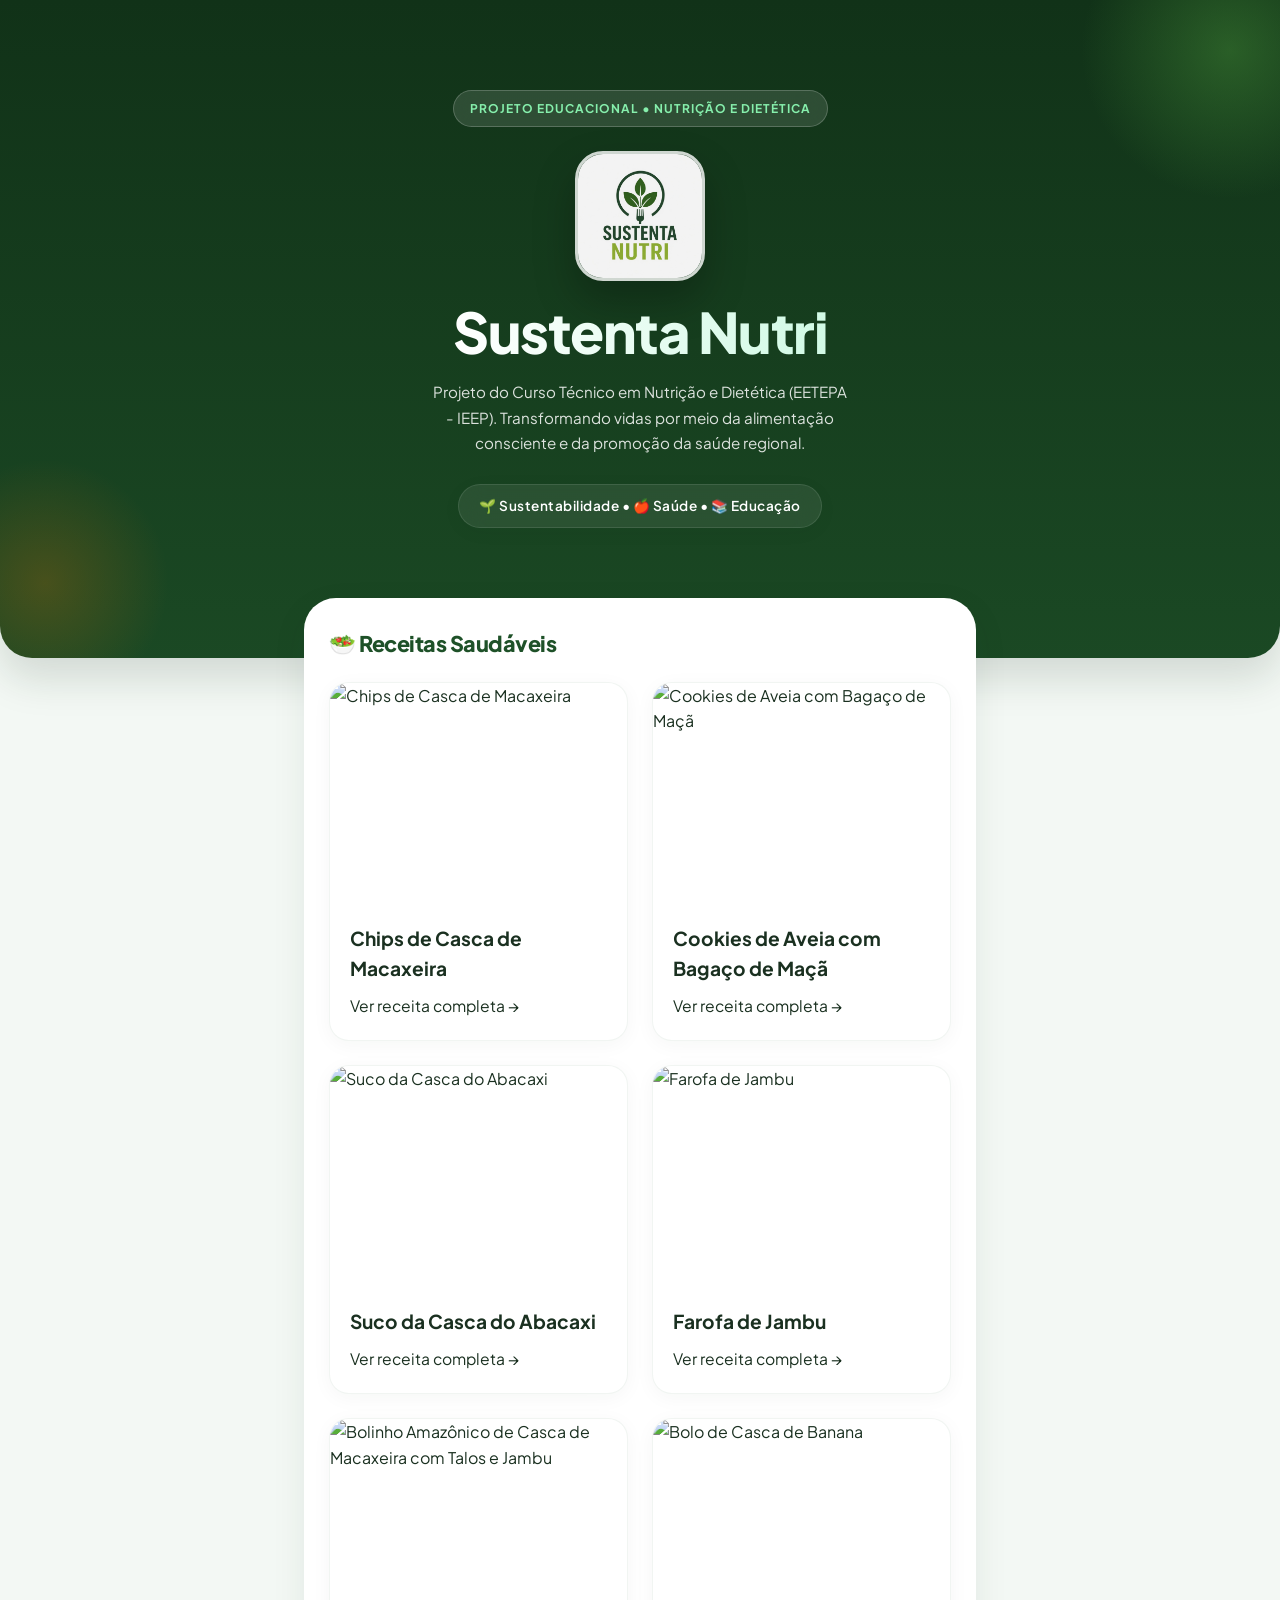
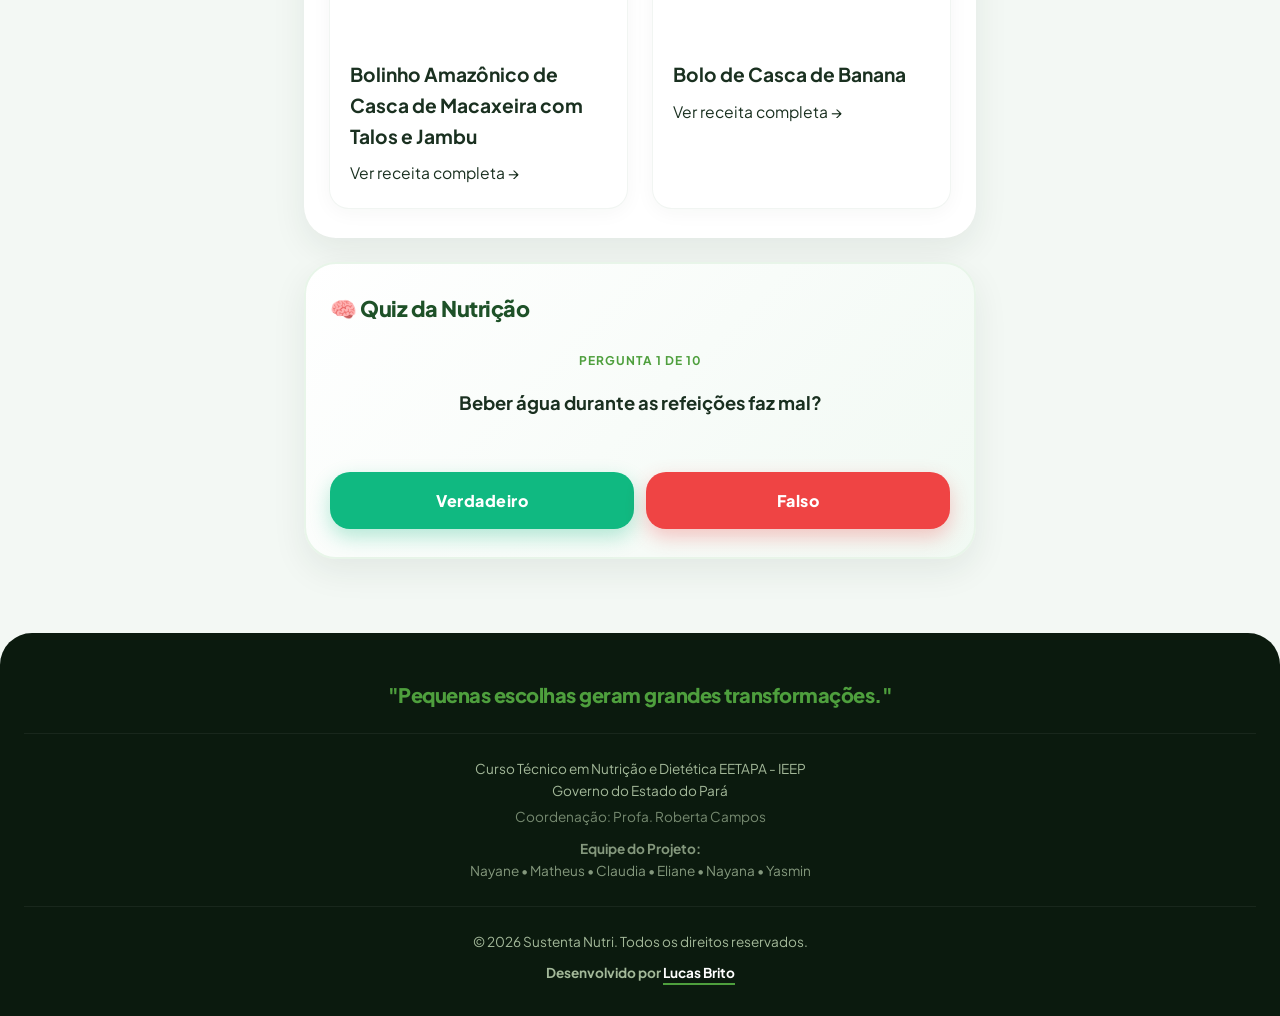
==== index.html @ 4523c02a "findando commit, projeto sustenta nutri, amostra cultural" ====
<!DOCTYPE html>
<html lang="pt-BR">
<head>
    <meta charset="UTF-8">
    <meta name="viewport" content="width=device-width, initial-scale=1.0">
    <link rel="icon" type="image/png" href="/img/nutrição.png">
    <title>Sustenta Nutri</title>
    <link rel="stylesheet" href="style.css">
</head>
<body>

    <header class="hero">

    <span class="badge">
        Projeto Educacional • Nutrição e Dietética
    </span>

    <img src="img/sustenta-nutri-logo.jpeg" alt="Sustenta Nutri">

    <h1>Sustenta Nutri</h1>

    <p>
        Projeto do Curso Técnico em Nutrição e Dietética
        (EETEPA - IEEP). Transformando vidas por meio da
        alimentação consciente e da promoção da saúde regional.
    </p>

    <div class="hero-mini-info">
    🌱 Sustentabilidade • 🍎 Saúde • 📚 Educação
</div>

</header>

    <main class="container">

         <section class="card-section">
            <h2>🥗 Receitas Saudáveis</h2>

            <div class="cards-grid" id="cardsGrid">
             <!-- Cards criados pelo JavaScript -->
            </div>
        </section>

        <section class="card-section quiz-box">
            <h2>🧠 Quiz da Nutrição</h2>
            <small id="quiz-contador"></small>
            
            <p id="pergunta">Carregando pergunta...</p>
            
            <div id="quiz-botoes-resposta" class="quiz-buttons">
                <button onclick="responderQuiz(true)">Verdadeiro</button>
                <button onclick="responderQuiz(false)">Falso</button>
            </div>
            
            <p id="resultado-quiz"></p>
            
            <button id="btn-proximo-quiz" onclick="proximaPergunta()" style="display: none;">Próxima Pergunta →</button>
        </section>
        
    </main>

    <footer>
    <p class="frase">"Pequenas escolhas geram grandes transformações."</p>
    <hr>

    <p>Curso Técnico em Nutrição e Dietética EETAPA - IEEP<br>Governo do Estado do Pará</p>

    <p style="margin-top: 5px; opacity: 0.7;">
        Coordenação: Profa. Roberta Campos
    </p>

    <p style="margin-top: 10px; opacity: 0.8;">
        <strong>Equipe do Projeto:</strong><br>
        Nayane • Matheus • Claudia • Eliane • Nayana • Yasmin
    </p>

    <hr>

    <p>&copy; 2026 Sustenta Nutri. Todos os direitos reservados.</p>

    <p style="margin-top: 10px;">
        <strong>
            Desenvolvido por
            <a target="_blank"
               href="https://www.instagram.com/l.brito13/">
                Lucas Brito
            </a>
        </strong>
    </p>
</footer>

    <script src="dadosReceitas.js"></script>
    <script src="script.js"></script>
</body>
</html>
---- style.css ----
/* ==========================================
   IMPORTAÇÃO DE FONTE & ÍCONES
========================================== */
@import url('https://fonts.googleapis.com/css2?family=Plus+Jakarta+Sans:wght@400;500;600;700;800&display=swap');

/* ==========================================
   VARIÁVEIS MODERNAS (Cores Vibrantes e Contraste)
========================================== */
:root {
    --bg-primary: #F3F8F4;
    --bg-card: #FFFFFF;

    /* Cores de texto com alto contraste para leitura rápida */
    --text-main: #1A3020;
    --text-muted: #526659;

    /* Verdes mais vivos e modernos */
    --brand-primary: #1E5128;
    --brand-secondary: #4E9F3D;
    
    /* Gradiente premium e profundo para o efeito Glassmorphism */
    --brand-gradient: linear-gradient(180deg, #113218 0%, #1E5128 100%);
    
    --accent-color: #FF7A00; /* Laranja ultra chamativo para botões/destaques */
    --bg-light-green: #E8F5E9;

    /* Sombras suaves de profundidade (Neumorfismo leve) */
    --shadow-sm: 0 4px 20px rgba(26, 48, 32, 0.04);
    --shadow-md: 0 12px 34px rgba(26, 48, 32, 0.08);
    --shadow-lg: 0 20px 40px rgba(17, 50, 24, 0.15);

    --radius-lg: 32px; /* Bordas mais arredondadas e amigáveis */
    --radius-md: 20px;
    --radius-pill: 999px;

    --transition: all 0.4s cubic-bezier(0.16, 1, 0.3, 1);
}

/* ==========================================
   RESET & CONFIGURAÇÃO MOBILE
========================================== */
* {
    margin: 0;
    padding: 0;
    box-sizing: border-box;
    font-family: 'Plus Jakarta Sans', sans-serif;
    -webkit-tap-highlight-color: transparent;
}

html {
    scroll-behavior: smooth;
    /* Evita bounces estranhos no iOS */
    overflow-x: hidden;
}

body {
    background: var(--bg-primary);
    color: var(--text-main);
    min-height: 100vh;
    display: flex;
    flex-direction: column;
    overflow-x: hidden;
    line-height: 1.6;
    font-size: 16px; /* Tamanho ideal para leitura mobile */
}

img {
    display: block;
    max-width: 100%;
}

/* ==========================================
   EFEITO PARALLAX NATIVO & HERO
========================================== */
.hero {
    background: var(--brand-gradient);
    color: white;
    padding: 60px 24px 100px;
    border-radius: 0 0 var(--radius-lg) var(--radius-lg);
    position: relative;
    overflow: hidden;
    display: flex;
    flex-direction: column;
    align-items: center;
    text-align: center;
    box-shadow: var(--shadow-lg);
    
    /* Ativa o ponto fixo de background criando o efeito Parallax no Scroll */
    background-attachment: fixed;
    background-position: center;
    background-size: cover;
}

/* Círculos de Luz Orgânicos de Fundo (Aura Moderna) */
.hero::before {
    content: '';
    position: absolute;
    width: 300px;
    height: 300px;
    background: radial-gradient(circle, rgba(78,159,61,0.4) 0%, rgba(0,0,0,0) 70%);
    top: -100px;
    right: -100px;
    z-index: 1;
}

.hero::after {
    content: '';
    position: absolute;
    width: 250px;
    height: 250px;
    background: radial-gradient(circle, rgba(255,122,0,0.2) 0%, rgba(0,0,0,0) 70%);
    bottom: -50px;
    left: -80px;
    z-index: 1;
}

.hero * {
    position: relative;
    z-index: 2;
}

/* Badge Superior */
.badge {
    display: inline-flex;
    background: rgba(255, 255, 255, 0.12);
    border: 1px solid rgba(255, 255, 255, 0.2);
    padding: 8px 16px;
    border-radius: var(--radius-pill);
    margin-bottom: 24px;
    font-size: 0.75rem;
    font-weight: 700;
    text-transform: uppercase;
    letter-spacing: 1px;
    backdrop-filter: blur(12px);
    -webkit-backdrop-filter: blur(12px);
    color: #86EFAC;
}

/* Logo com micro-animação */
.hero img {
    width: 110px;
    height: 110px;
    object-fit: cover;
    border-radius: 28px;
    margin-bottom: 20px;
    border: 3px solid rgba(255, 255, 255, 0.8);
    box-shadow: 0 20px 40px rgba(0,0,0,0.25);
    animation: floating 6s ease-in-out infinite;
}

@keyframes floating {
    0%, 100% { transform: translateY(0px) rotate(0deg); }
    50% { transform: translateY(-8px) rotate(2deg); }
}

/* Títulos Impactantes */
.hero h1 {
    font-size: 2.5rem;
    font-weight: 800;
    line-height: 1.1;
    letter-spacing: -1.5px;
    margin-bottom: 16px;
    background: linear-gradient(to right, #ffffff, #D1FAE5);
    -webkit-background-clip: text;
    -webkit-text-fill-color: transparent;
}

.hero p {
    max-width: 440px;
    color: rgba(255, 255, 255, 0.85);
    font-size: 0.95rem;
    line-height: 1.7;
    font-weight: 400;
    padding: 0 8px;
}

/* Pílula de Informações */
.hero-mini-info {
    margin-top: 28px;
    background: rgba(255, 255, 255, 0.08);
    border: 1px solid rgba(255, 255, 255, 0.1);
    padding: 10px 20px;
    border-radius: var(--radius-pill);
    font-size: 0.85rem;
    font-weight: 600;
    letter-spacing: 0.5px;
    backdrop-filter: blur(12px);
    -webkit-backdrop-filter: blur(12px);
    box-shadow: var(--shadow-sm);
}

/* ==========================================
   CONTAINER & FLUIDEZ DO CONTEÚDO
========================================== */
.container {
    width: 100%;
    max-width: 480px;
    margin: -45px auto 0 auto; /* Sobe o conteúdo sobre o Hero */
    padding: 0 18px 40px;
    position: relative;
    z-index: 3;
}

/* Seções estilo "Card Flutuante" (Glassmorphism sutil) */
.card-section {
    background: var(--bg-card);
    padding: 28px 24px;
    border-radius: var(--radius-lg);
    box-shadow: var(--shadow-md);
    border: 1px solid rgba(255, 255, 255, 0.8);
    margin-bottom: 24px;
    transition: var(--transition);
}

/* Títulos das Seções com detalhe moderno */
.card-section h2 {
    color: var(--brand-primary);
    margin-bottom: 20px;
    font-size: 1.35rem;
    font-weight: 800;
    display: flex;
    align-items: center;
    gap: 12px;
    letter-spacing: -0.5px;
}

/* Textos informativos focados em legibilidade */
.card-section p {
    line-height: 1.8;
    color: var(--text-main);
    font-size: 0.98rem;
}

/* ==========================================
   CARDS DE RECEITAS (Glow no Toque)
========================================== */
.cards-grid {
    display: grid;
    grid-template-columns: 1fr;
    gap: 20px;
}

.card {
    background: var(--bg-card);
    border-radius: var(--radius-md);
    overflow: hidden;
    box-shadow: var(--shadow-sm);
    border: 1px solid rgba(30, 81, 40, 0.06);
    cursor: pointer;
    transition: var(--transition);
}

/* Estado ativo otimizado para feedback tátil instantâneo no Mobile */
.card:active {
    transform: scale(0.97);
    box-shadow: var(--shadow-md);
    border-color: var(--brand-secondary);
}

.card img {
    width: 100%;
    height: 190px;
    object-fit: cover;
    transition: var(--transition);
}

.card-body {
    padding: 20px;
}

.card-tag {
    display: inline-block;
    background: #E8F5E9;
    color: var(--brand-primary);
    padding: 4px 12px;
    border-radius: var(--radius-pill);
    font-size: 0.72rem;
    font-weight: 700;
    text-transform: uppercase;
    letter-spacing: 0.5px;
    margin-bottom: 10px;
}

.card h3 {
    font-size: 1.2rem;
    color: var(--text-main);
    margin-bottom: 8px;
    font-weight: 700;
}

/* ==========================================
   QUIZ INTERATIVO (Gamificado)
========================================== */
.quiz-box {
    text-align: center;
    background: linear-gradient(135deg, #ffffff 0%, #F1F9F3 100%);
    border: 2px solid var(--bg-light-green);
}

#quiz-contador {
    font-size: 0.75rem;
    font-weight: 700;
    text-transform: uppercase;
    color: var(--brand-secondary);
    letter-spacing: 1px;
}

#pergunta {
    font-size: 1.15rem;
    font-weight: 700;
    line-height: 1.6;
    margin: 16px 0 24px;
    min-height: 60px;
    color: var(--text-main);
}

.quiz-buttons {
    display: flex;
    gap: 12px;
}

/* Botões gigantes e fáceis de clicar com o dedão */
button {
    flex: 1;
    border: none;
    padding: 18px;
    border-radius: var(--radius-md);
    font-size: 1rem;
    font-weight: 800;
    letter-spacing: 0.5px;
    cursor: pointer;
    transition: var(--transition);
    color: white;
}

button:active {
    transform: scale(0.92);
}

/* Cores vibrantes "Acessíveis" para botões de ação */
.quiz-buttons button:first-child {
    background: #10B981; /* Verde Sucesso Moderno */
    box-shadow: 0 8px 20px rgba(16, 185, 129, 0.3);
}

.quiz-buttons button:last-child {
    background: #EF4444; /* Vermelho Erro Moderno */
    box-shadow: 0 8px 20px rgba(239, 68, 68, 0.3);
}

#btn-proximo-quiz {
    width: 100%;
    margin-top: 20px;
    background: var(--accent-color);
    box-shadow: 0 8px 25px rgba(255, 122, 0, 0.3);
}

/* ==========================================
   TELA INTERNA: DETALHES DA RECEITA
========================================== */
.img-detalhe {
    width: 100%;
    height: 240px;
    object-fit: cover;
    border-radius: var(--radius-md);
    margin-top: -65px;
    margin-bottom: 24px;
    box-shadow: var(--shadow-lg);
    border: 3px solid white;
}

.btn-voltar {
    margin-top: 20px;
    background: rgba(255, 255, 255, 0.15);
    border: 1px solid rgba(255, 255, 255, 0.3);
    backdrop-filter: blur(10px);
    -webkit-backdrop-filter: blur(10px);
    border-radius: var(--radius-pill);
    padding: 10px 24px;
    max-width: 100%;
    font-size: 0.9rem;
    box-shadow: none;
}

/* Listas de Ingredientes e Info Nutricional Texturizadas */
ul {
    list-style: none;
}

#receita-ingredientes li,
#receita-nutricional li {
    background: #F8FAFC;
    border-left: 4px solid var(--brand-secondary);
    border-radius: 12px;
    margin-bottom: 10px;
    padding: 14px 16px;
    font-size: 0.95rem;
    font-weight: 600;
    color: var(--text-main);
    display: flex;
    align-items: center;
}

#receita-preparo {
    line-height: 1.9;
    font-size: 1rem;
    color: var(--text-main);
    background: #FAFDFB;
    padding: 16px;
    border-radius: 12px;
    border: 1px dashed rgba(78, 159, 61, 0.2);
}

#receita-rendimento {
    color: var(--accent-color);
    font-weight: 800;
    font-size: 1.2rem;
    background: rgba(255, 122, 0, 0.08);
    padding: 12px;
    border-radius: 12px;
    display: inline-block;
}

/* ==========================================
   FOOTER INSTITUCIONAL (Premium)
========================================== */
footer {
    margin-top: auto;
    background: #0B1A0E; /* Quase preto esverdeado super premium */
    color: #A3B899;
    text-align: center;
    padding: 48px 24px 32px;
    border-radius: var(--radius-lg) var(--radius-lg) 0 0;
    font-size: 0.85rem;
}

footer .frase {
    color: #4E9F3D;
    font-size: 1.25rem;
    font-weight: 800;
    line-height: 1.4;
    margin-bottom: 20px;
    letter-spacing: -0.5px;
}

footer hr {
    border: 0;
    border-top: 1px solid rgba(255, 255, 255, 0.06);
    margin: 24px 0;
}

footer a {
    color: #ffffff;
    text-decoration: none;
    font-weight: 700;
    border-bottom: 2px solid var(--brand-secondary);
    padding-bottom: 2px;
}

/* ==========================================
   OTIMIZAÇÃO PARA TABLETS (Telas Maiores)
========================================== */
@media (min-width: 600px) {
    .container {
        max-width: 720px;
        padding: 0 24px 50px;
        margin-top: -60px;
    }

    .cards-grid {
        grid-template-columns: repeat(2, 1fr);
        gap: 24px;
    }

    .hero {
        padding: 90px 48px 130px;
    }

    .hero img {
        width: 130px;
        height: 130px;
    }

    .hero h1 {
        font-size: 3.5rem;
    }

    .card img {
        height: 220px;
    }
}
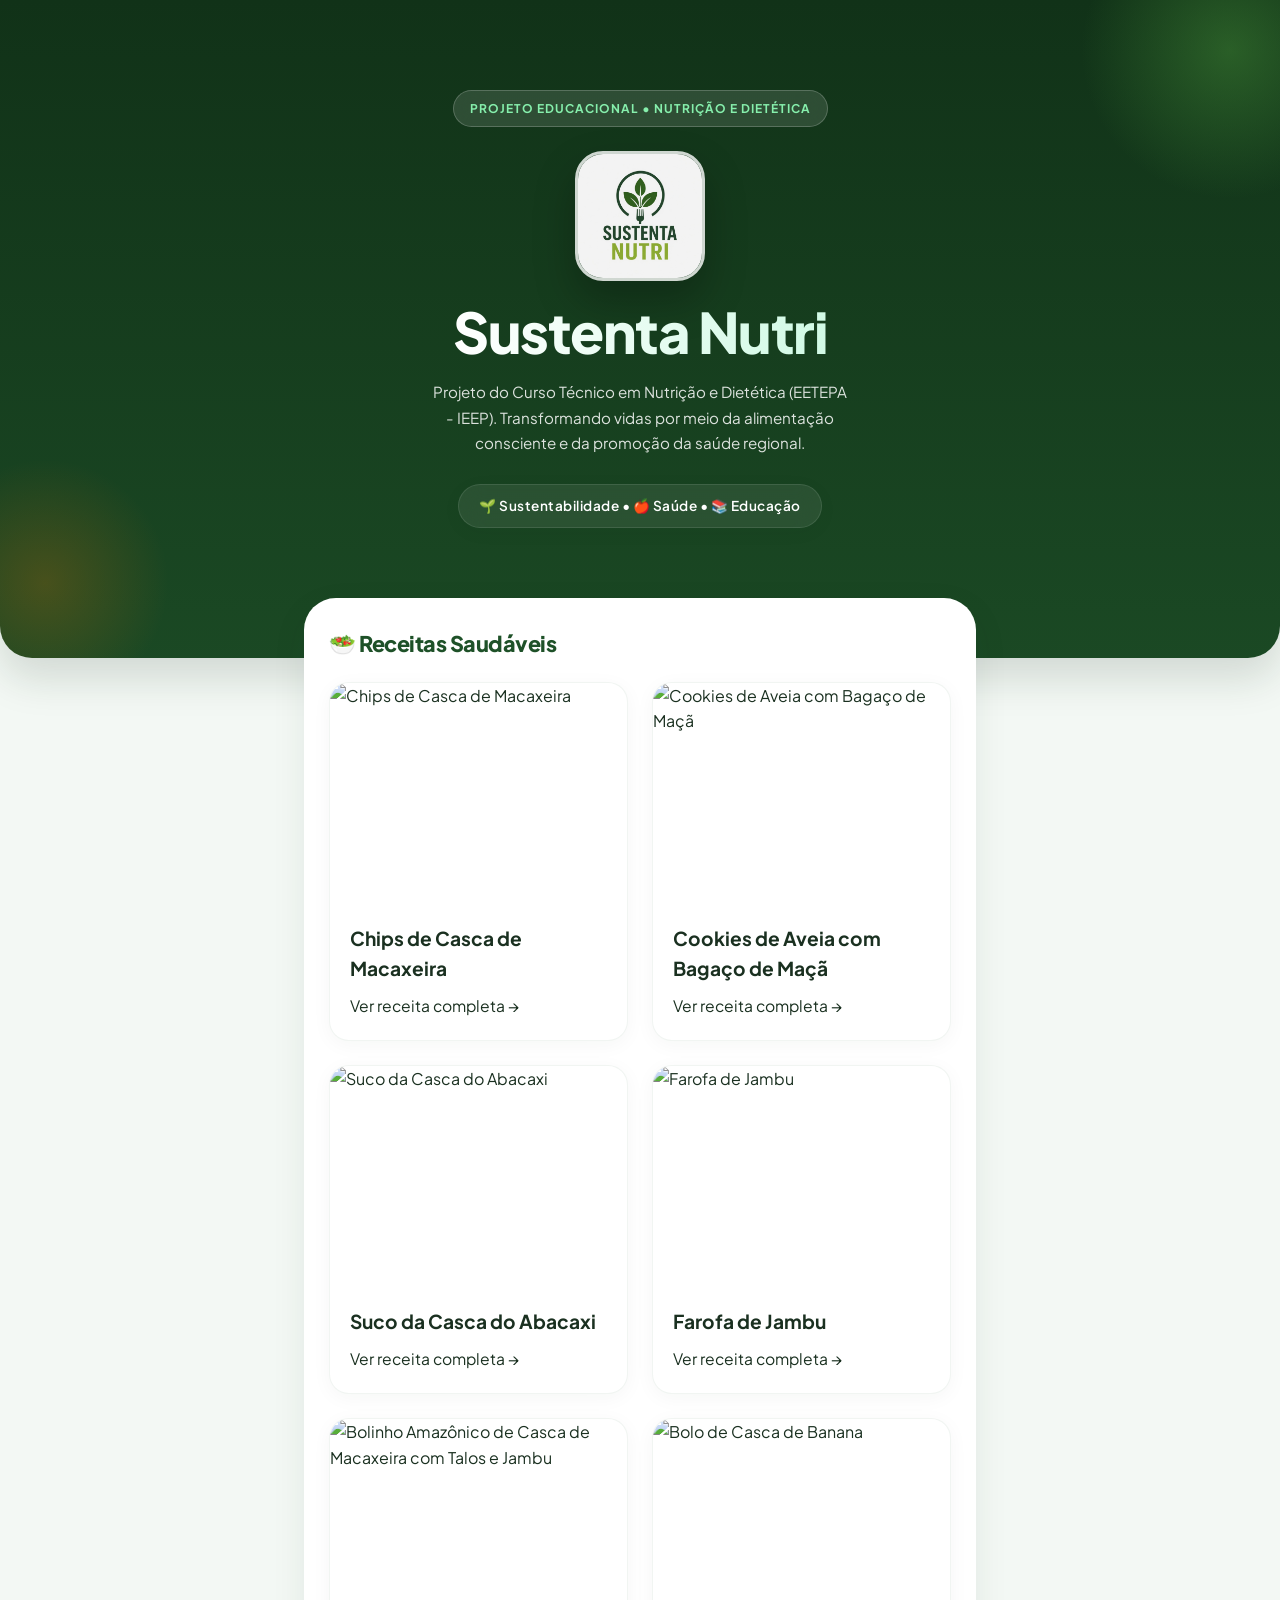
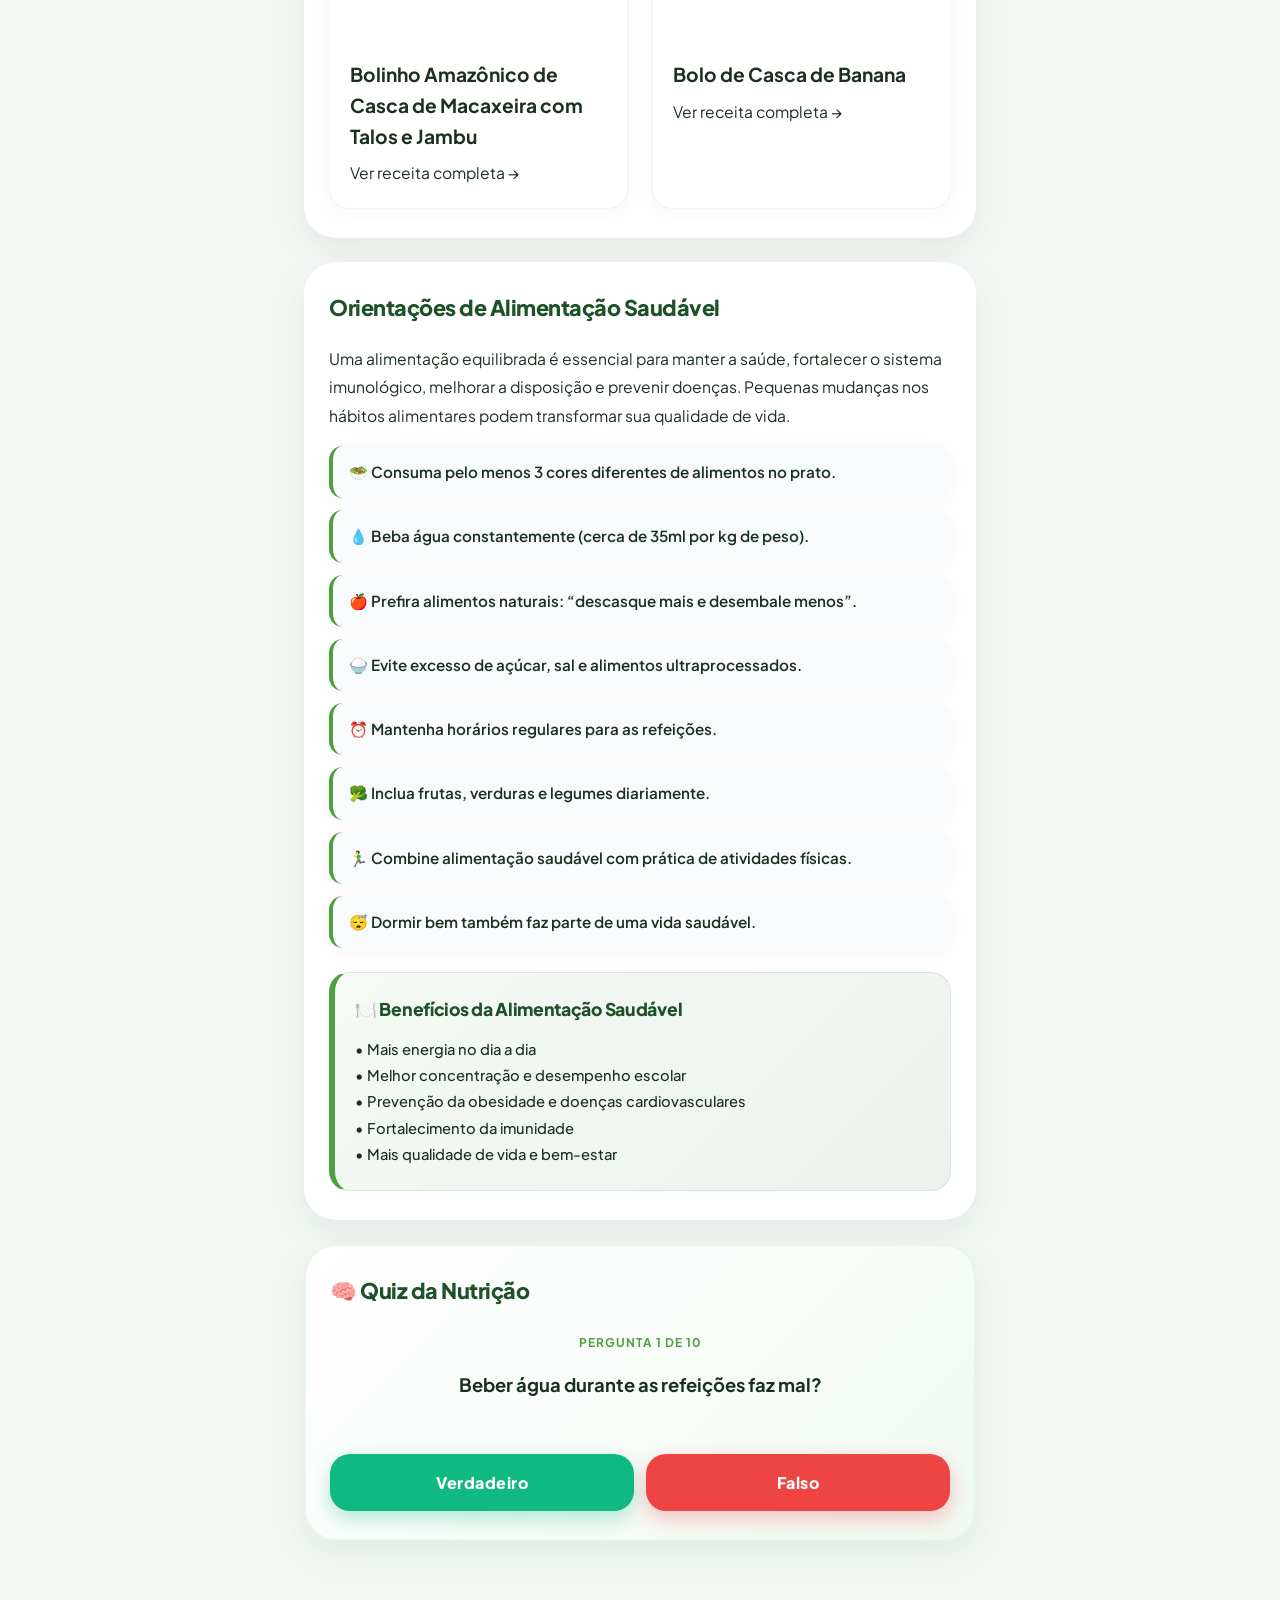
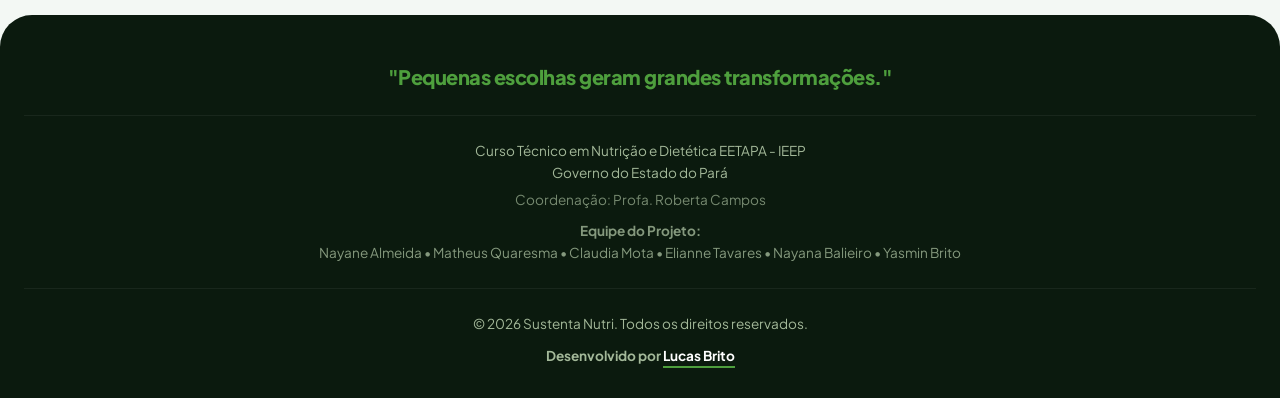
==== commit 45d732cb: "adicionando seção ao index e estilizando" ====
--- a/index.html
+++ b/index.html
@@ -40,6 +40,29 @@
              <!-- Cards criados pelo JavaScript -->
             </div>
         </section>
+        <section class="card-section">
+            <h2>Orientações de Alimentação Saudável</h2>
+            <p> Uma alimentação equilibrada é essencial para manter a saúde, fortalecer o sistema imunológico, melhorar a disposição e prevenir doenças. Pequenas mudanças nos hábitos alimentares podem transformar sua qualidade de vida. </p>
+            <ul>
+                <li>🥗 Consuma pelo menos 3 cores diferentes de alimentos no prato.</li>
+                <li>💧 Beba água constantemente (cerca de 35ml por kg de peso).</li>
+                <li>🍎 Prefira alimentos naturais: “descasque mais e desembale menos”.</li>
+                <li>🍚 Evite excesso de açúcar, sal e alimentos ultraprocessados.</li>
+                <li>⏰ Mantenha horários regulares para as refeições.</li>
+                <li>🥦 Inclua frutas, verduras e legumes diariamente.</li>
+                <li>🏃‍♂️ Combine alimentação saudável com prática de atividades físicas.</li>
+                <li>😴 Dormir bem também faz parte de uma vida saudável.</li>
+            </ul>
+            <div class="info-box">
+                <h3>🍽️ Benefícios da Alimentação Saudável</h3>
+                <p> • Mais energia no dia a dia<br>
+                    • Melhor concentração e desempenho escolar<br>
+                    • Prevenção da obesidade e doenças cardiovasculares<br>
+                    • Fortalecimento da imunidade<br>
+                    • Mais qualidade de vida e bem-estar
+                </p>
+            </div>
+        </section>
 
         <section class="card-section quiz-box">
             <h2>🧠 Quiz da Nutrição</h2>
@@ -71,7 +94,7 @@
 
     <p style="margin-top: 10px; opacity: 0.8;">
         <strong>Equipe do Projeto:</strong><br>
-        Nayane • Matheus • Claudia • Eliane • Nayana • Yasmin
+        Nayane Almeida • Matheus Quaresma • Claudia Mota • Elianne Tavares • Nayana Balieiro • Yasmin Brito
     </p>
 
     <hr>
--- a/style.css
+++ b/style.css
@@ -232,6 +232,65 @@
 }
 
 /* ==========================================
+   LISTAS GERAIS E ORIENTAÇÕES (Home)
+========================================== */
+ul {
+    list-style: none;
+}
+
+.card-section ul {
+    margin-top: 16px;
+    margin-bottom: 20px;
+}
+
+.card-section li {
+    background: #F8FAFC;
+    border-left: 4px solid var(--brand-secondary);
+    border-radius: 14px;
+    margin-bottom: 12px;
+    padding: 14px 16px;
+    font-size: 0.95rem;
+    font-weight: 600;
+    color: var(--text-main);
+    transition: var(--transition);
+    display: flex;
+    align-items: center;
+    gap: 8px;
+    box-shadow: var(--shadow-sm);
+}
+
+.card-section li:active {
+    transform: scale(0.98);
+}
+
+/* ==========================================
+   INFO BOX - BENEFÍCIOS (Harmonizado)
+========================================== */
+.info-box {
+    margin-top: 24px;
+    background: linear-gradient(135deg, rgba(78, 159, 61, 0.05) 0%, rgba(30, 81, 40, 0.08) 100%);
+    padding: 22px 20px;
+    border-radius: var(--radius-md);
+    border: 1px solid rgba(78, 159, 61, 0.15);
+    border-left: 6px solid var(--brand-secondary);
+}
+
+.info-box h3 {
+    color: var(--brand-primary);
+    font-size: 1.1rem;
+    font-weight: 800;
+    margin-bottom: 12px;
+    letter-spacing: -0.3px;
+}
+
+.info-box p {
+    font-size: 0.92rem;
+    line-height: 1.8;
+    color: var(--text-main);
+    font-weight: 500;
+}
+
+/* ==========================================
    CARDS DE RECEITAS (Glow no Toque)
 ========================================== */
 .cards-grid {
@@ -382,23 +441,16 @@
     box-shadow: none;
 }
 
-/* Listas de Ingredientes e Info Nutricional Texturizadas */
-ul {
-    list-style: none;
-}
-
+/* Sobrescrita para a tela de receitas não herdar bordas esquadradas chatas */
 #receita-ingredientes li,
 #receita-nutricional li {
-    background: #F8FAFC;
-    border-left: 4px solid var(--brand-secondary);
-    border-radius: 12px;
-    margin-bottom: 10px;
-    padding: 14px 16px;
-    font-size: 0.95rem;
-    font-weight: 600;
-    color: var(--text-main);
-    display: flex;
-    align-items: center;
+    background: #FFFFFF;
+    border-left: none;
+    border-bottom: 1px solid var(--bg-light-green);
+    border-radius: 0;
+    margin-bottom: 0;
+    padding: 14px 8px;
+    box-shadow: none;
 }
 
 #receita-preparo {
